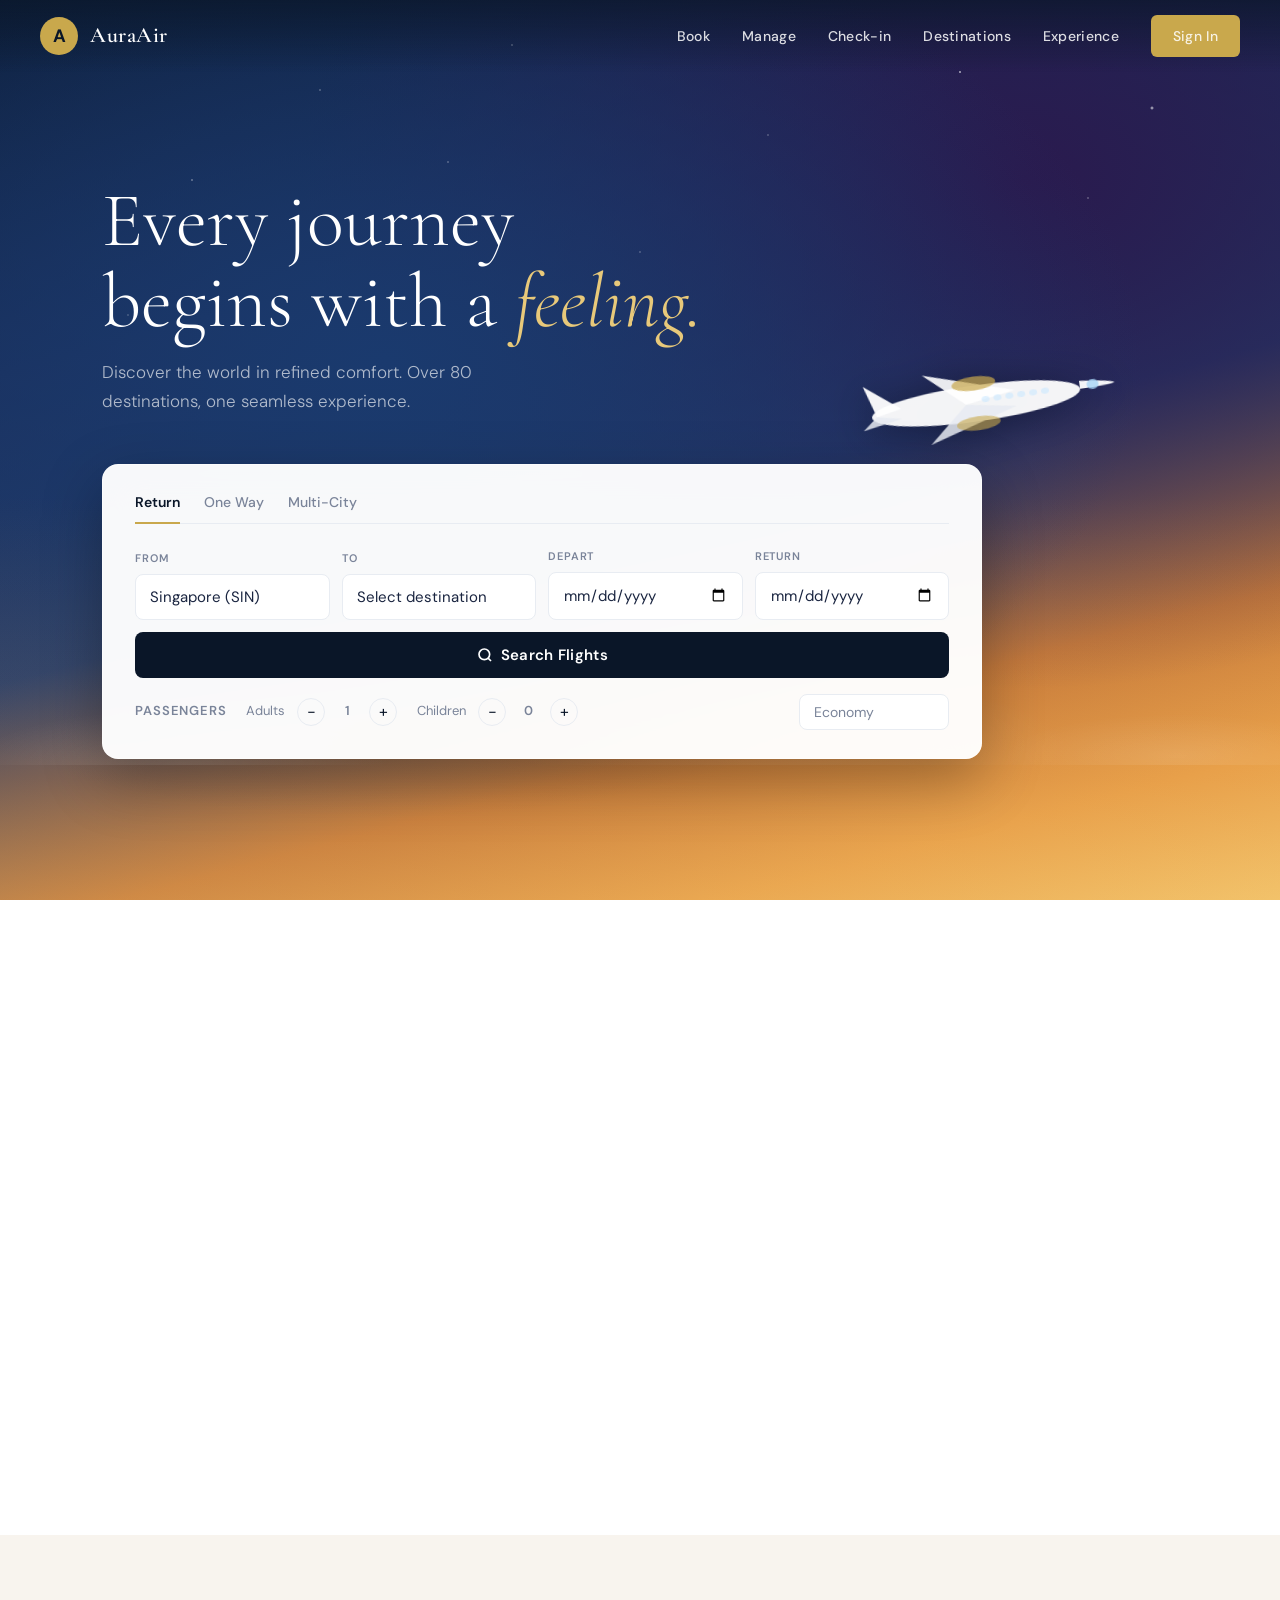
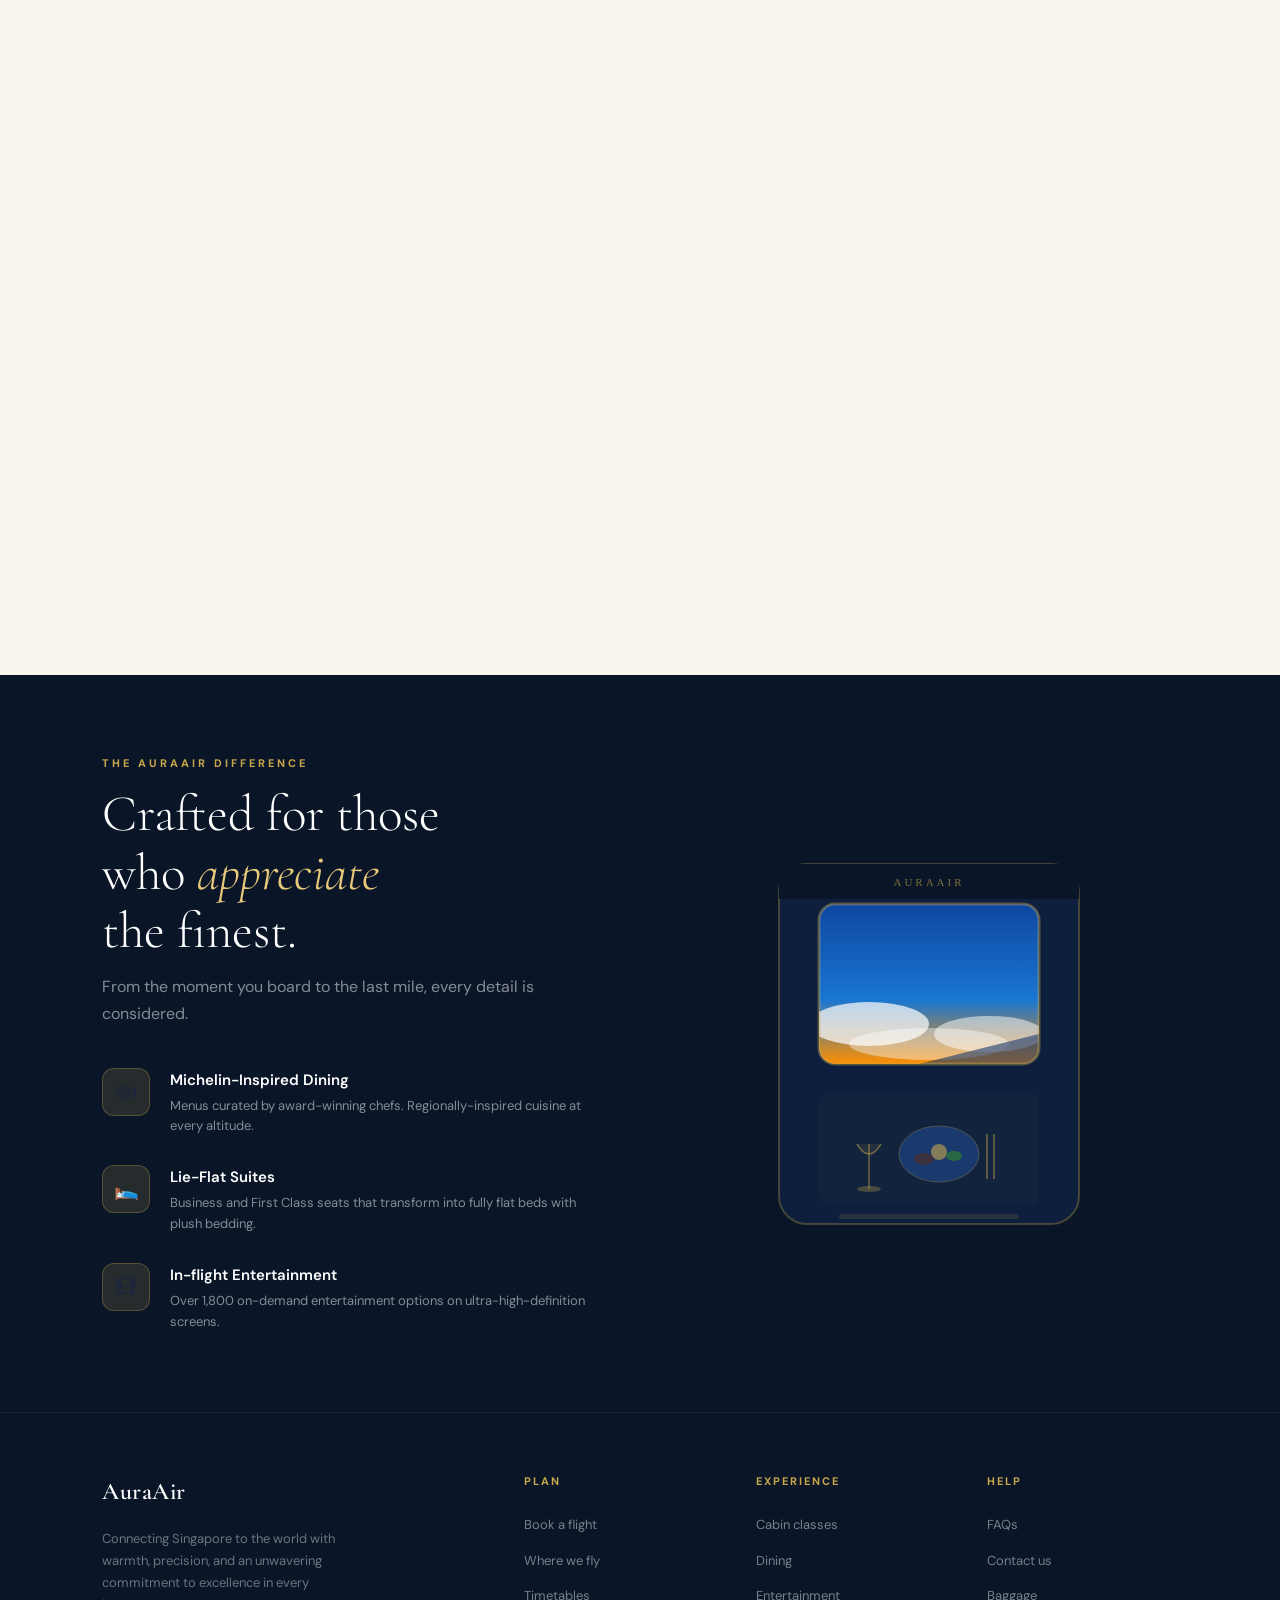
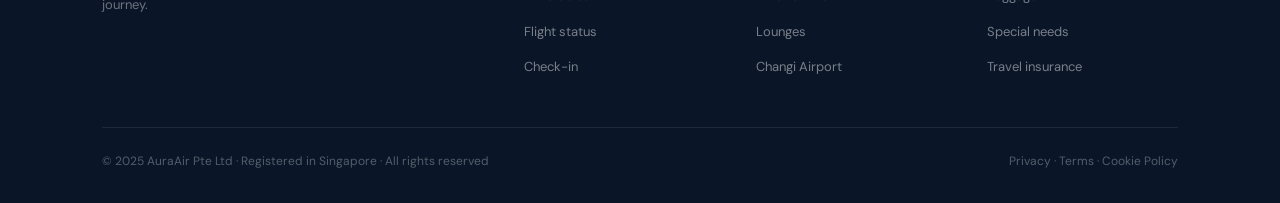
==== index.html @ 7cb57e39 "Uploaded files" ====
<!DOCTYPE html>
<html lang="en">
<head>
<meta charset="UTF-8">
<meta name="viewport" content="width=device-width, initial-scale=1.0">
<title>AuraAir — Fly Further, Feel More</title>
<meta charset="utf-8"/>
<meta content="width=device-width, initial-scale=1.0" name="viewport"/>
<link href="//cdn.dynamicyield.com" rel="preconnect"/>
<link href="//st.dynamicyield.com" rel="preconnect"/>
<link href="//rcom.dynamicyield.com" rel="preconnect"/>
<script src="https://cdn.dynamicyield.com/api/8794849/api_dynamic.js" type="text/javascript"></script>
<script src="https://cdn.dynamicyield.com/api/8794849/api_static.js" type="text/javascript"></script>
<link href="https://fonts.googleapis.com" rel="preconnect"/>
<link href="https://fonts.googleapis.com/css2?family=Cormorant+Garamond:ital,wght@0,300;0,400;0,600;1,300;1,400&amp;family=DM+Sans:wght@300;400;500;600&amp;display=swap" rel="stylesheet"/>
<link rel="stylesheet" href="./styles.css">
</head>
<body data-page="home">
<nav class="transparent" id="mainNav">
<a class="nav-logo" href="./">
<div class="nav-logo-icon">A</div>
<span class="nav-logo-text">AuraAir</span>
</a>
<div class="nav-links">
<a href="#">Book</a>
<a href="#">Manage</a>
<a href="#">Check-in</a>
<a href="#">Destinations</a>
<a href="#">Experience</a>
<a class="nav-cta" href="./">Sign In</a>
</div>
</nav>
<div class="page" id="page-home">
<div class="hero">
<div class="hero-bg">
<div class="hero-bg-gradient"></div>
<div class="hero-stars"></div>
<div class="hero-horizon"></div>
<div class="hero-clouds"></div>
</div>
<svg class="hero-plane" viewbox="0 0 280 120" xmlns="http://www.w3.org/2000/svg">
<ellipse cx="130" cy="60" fill="white" opacity="0.95" rx="105" ry="18"></ellipse>
<path d="M235 60 Q265 60 270 58 Q265 55 235 52 Z" fill="white" opacity="0.95"></path>
<ellipse cx="248" cy="57" fill="#a8d4f5" opacity="0.8" rx="6" ry="5"></ellipse>
<path d="M120 60 L80 25 L170 52 Z" fill="white" opacity="0.9"></path>
<path d="M120 60 L80 95 L170 68 Z" fill="#e8ecf2" opacity="0.85"></path>
<path d="M30 60 L20 28 L55 55 Z" fill="white" opacity="0.95"></path>
<path d="M30 60 L15 72 L55 65 Z" fill="#e8ecf2" opacity="0.85"></path>
<ellipse cx="130" cy="40" fill="#c9a84c" opacity="0.7" rx="22" ry="7"></ellipse>
<ellipse cx="130" cy="80" fill="#c9a84c" opacity="0.6" rx="22" ry="7"></ellipse>
<ellipse cx="200" cy="57" fill="#c9e8ff" opacity="0.6" rx="4" ry="3"></ellipse>
<ellipse cx="188" cy="57" fill="#c9e8ff" opacity="0.6" rx="4" ry="3"></ellipse>
<ellipse cx="176" cy="57" fill="#c9e8ff" opacity="0.6" rx="4" ry="3"></ellipse>
<ellipse cx="164" cy="57" fill="#c9e8ff" opacity="0.6" rx="4" ry="3"></ellipse>
<ellipse cx="152" cy="57" fill="#c9e8ff" opacity="0.6" rx="4" ry="3"></ellipse>
<ellipse cx="140" cy="57" fill="#c9e8ff" opacity="0.6" rx="4" ry="3"></ellipse>
</svg>
<div class="hero-content">
<div class="hero-tag">✦ Award-Winning Service</div>
<h1 class="hero-title">Every journey<br/>begins with a <em>feeling.</em></h1>
<p class="hero-subtitle">Discover the world in refined comfort. Over 80 destinations, one seamless experience.</p>
<div class="search-box">
<div class="search-tabs">
<button class="search-tab active" onclick="setTripType('return',this)">Return</button>
<button class="search-tab" onclick="setTripType('oneway',this)">One Way</button>
<button class="search-tab" onclick="setTripType('multi',this)">Multi-City</button>
</div>
<div class="search-fields" id="searchFields">
<div class="field-group"><label>From</label><input id="searchFrom" placeholder="Singapore (SIN)" type="text" value="Singapore (SIN)"/></div>
<div class="field-group">
<label>To</label>
<select id="searchTo">
<option value="">Select destination</option>
<optgroup label="East Asia">
<option value="Tokyo">Tokyo (NRT), Japan</option>
<option value="Seoul">Seoul (ICN), South Korea</option>
<option value="Shanghai">Shanghai (PVG), China</option>
<option value="Beijing">Beijing (PEK), China</option>
<option value="Hong Kong">Hong Kong (HKG)</option>
<option value="Osaka">Osaka (KIX), Japan</option>
</optgroup>
<optgroup label="Southeast Asia">
<option value="Bangkok">Bangkok (BKK), Thailand</option>
<option value="Kuala Lumpur">Kuala Lumpur (KUL), Malaysia</option>
<option value="Jakarta">Jakarta (CGK), Indonesia</option>
<option value="Bali">Bali (DPS), Indonesia</option>
<option value="Manila">Manila (MNL), Philippines</option>
<option value="Ho Chi Minh City">Ho Chi Minh City (SGN), Vietnam</option>
</optgroup>
<optgroup label="South Asia">
<option value="Mumbai">Mumbai (BOM), India</option>
<option value="Delhi">Delhi (DEL), India</option>
<option value="Colombo">Colombo (CMB), Sri Lanka</option>
</optgroup>
<optgroup label="Australia &amp; Pacific">
<option value="Sydney">Sydney (SYD), Australia</option>
<option value="Melbourne">Melbourne (MEL), Australia</option>
<option value="Auckland">Auckland (AKL), New Zealand</option>
</optgroup>
<optgroup label="Europe">
<option value="London">London (LHR), UK</option>
<option value="Paris">Paris (CDG), France</option>
<option value="Amsterdam">Amsterdam (AMS), Netherlands</option>
<option value="Frankfurt">Frankfurt (FRA), Germany</option>
<option value="Zurich">Zurich (ZRH), Switzerland</option>
<option value="Rome">Rome (FCO), Italy</option>
<option value="Barcelona">Barcelona (BCN), Spain</option>
</optgroup>
<optgroup label="Americas">
<option value="Los Angeles">Los Angeles (LAX), USA</option>
<option value="New York">New York (JFK), USA</option>
<option value="San Francisco">San Francisco (SFO), USA</option>
<option value="Houston">Houston (IAH), USA</option>
</optgroup>
<optgroup label="Middle East &amp; Africa">
<option value="Dubai">Dubai (DXB), UAE</option>
<option value="Johannesburg">Johannesburg (JNB), South Africa</option>
<option value="Nairobi">Nairobi (NBO), Kenya</option>
</optgroup>
</select>
</div>
<div class="field-group"><label>Depart</label><input id="searchDepart" type="date"/></div>
<div class="field-group" id="returnField"><label>Return</label><input id="searchReturn" type="date"/></div>
<button class="search-btn" onclick="doSearch()">
<svg fill="none" height="16" stroke="currentColor" stroke-width="2.5" viewbox="0 0 24 24" width="16"><circle cx="11" cy="11" r="8"></circle><path d="m21 21-4.35-4.35"></path></svg>
            Search Flights
          </button>
</div>
<div class="pax-row">
<div class="pax-group">
<span class="pax-label">Passengers</span>
<div class="pax-control">
<span>Adults</span>
<button class="pax-btn" onclick="changePax('adults',-1)">−</button>
<span class="pax-count" id="adultCount">1</span>
<button class="pax-btn" onclick="changePax('adults',1)">+</button>
</div>
<div class="pax-control">
<span>Children</span>
<button class="pax-btn" onclick="changePax('children',-1)">−</button>
<span class="pax-count" id="childCount">0</span>
<button class="pax-btn" onclick="changePax('children',1)">+</button>
</div>
</div>
<select class="cabin-select" id="cabinClass">
<option>Economy</option><option>Premium Economy</option><option>Business</option><option>First Class</option>
</select>
</div>
</div>
</div>
</div>
<!-- DESTINATIONS -->
<section class="section">
<div class="section-header fade-up">
<div class="section-eyebrow">Popular Routes</div>
<h2 class="section-title">Where will you<br/>fly <em>next?</em></h2>
<p class="section-subtitle">Hand-picked destinations with award-winning in-flight service.</p>
</div>
<div class="destinations-grid fade-up">
<!-- Tokyo -->
<div class="dest-card" onclick="quickSearch('Tokyo')">
<div class="dest-card-img"><div class="dest-card-img-inner">
<svg class="dest-bg" viewbox="0 0 400 300" xmlns="http://www.w3.org/2000/svg">
<defs>
<lineargradient id="sky-tokyo" x1="0" x2="0" y1="0" y2="1"><stop offset="0%" stop-color="#1a1035"></stop><stop offset="40%" stop-color="#2d1b69"></stop><stop offset="70%" stop-color="#c2185b"></stop><stop offset="100%" stop-color="#ff8f00"></stop></lineargradient>
<lineargradient id="mtfuji" x1="0" x2="0" y1="0" y2="1"><stop offset="0%" stop-color="#fff"></stop><stop offset="30%" stop-color="#d4e5f7"></stop><stop offset="100%" stop-color="#6b7fa8"></stop></lineargradient>
</defs>
<rect fill="url(#sky-tokyo)" height="300" width="400"></rect>
<circle cx="50" cy="30" fill="white" opacity="0.8" r="1.5"></circle><circle cx="120" cy="15" fill="white" opacity="0.7" r="1"></circle><circle cx="200" cy="25" fill="white" opacity="0.9" r="1.5"></circle><circle cx="280" cy="10" fill="white" opacity="0.6" r="1"></circle><circle cx="350" cy="35" fill="white" opacity="0.8" r="1.5"></circle>
<circle cx="320" cy="45" fill="#fffde7" opacity="0.9" r="18"></circle><circle cx="328" cy="40" fill="#c2185b" opacity="0.4" r="15"></circle>
<polygon fill="url(#mtfuji)" points="130,200 200,100 270,200"></polygon><polygon fill="white" opacity="0.95" points="185,115 200,100 215,115"></polygon>
<rect fill="#1a1035" height="60" opacity="0.8" width="8" x="50" y="190"></rect><polygon fill="#1a1035" opacity="0.8" points="40,190 70,190 55,178"></polygon><rect fill="#1a1035" height="5" opacity="0.7" width="14" x="47" y="178"></rect><polygon fill="#1a1035" opacity="0.7" points="43,178 67,178 55,168"></polygon>
<line stroke="#5d4037" stroke-width="3" x1="320" x2="320" y1="260" y2="220"></line><ellipse cx="320" cy="210" fill="#f48fb1" opacity="0.85" rx="28" ry="18"></ellipse><ellipse cx="308" cy="218" fill="#f06292" opacity="0.7" rx="20" ry="14"></ellipse>
<line stroke="#5d4037" stroke-width="2" x1="350" x2="350" y1="260" y2="228"></line><ellipse cx="350" cy="220" fill="#f48fb1" opacity="0.8" rx="20" ry="13"></ellipse>
<rect fill="#1a1035" height="70" opacity="0.85" width="400" x="0" y="230"></rect>
<rect fill="#2d1b69" height="60" opacity="0.9" width="4" x="80" y="200"></rect><rect fill="#2d1b69" height="50" opacity="0.9" width="6" x="95" y="210"></rect>
<circle cx="82" cy="200" fill="#ff8f00" opacity="0.9" r="2"></circle><circle cx="98" cy="210" fill="#ff8f00" opacity="0.8" r="2"></circle>
<rect fill="#e53935" height="35" opacity="0.9" width="4" x="160" y="235"></rect><rect fill="#e53935" height="35" opacity="0.9" width="4" x="196" y="235"></rect><rect fill="#e53935" height="7" opacity="0.9" width="48" x="156" y="238"></rect><rect fill="#e53935" height="5" opacity="0.8" width="36" x="162" y="246"></rect>
<rect fill="#0d0a1f" height="45" opacity="0.9" width="400" x="0" y="255"></rect>
</svg>
</div><div class="dest-card-overlay"></div></div>
<div class="dest-card-body"><div class="dest-country">Japan</div><div class="dest-city">Tokyo</div><div class="dest-price">From SGD 698 return</div></div>
<div class="dest-badge">Popular</div>
</div>
<!-- London -->
<div class="dest-card" onclick="quickSearch('London')">
<div class="dest-card-img"><div class="dest-card-img-inner">
<svg class="dest-bg" viewbox="0 0 400 300" xmlns="http://www.w3.org/2000/svg">
<defs><lineargradient id="sky-lon" x1="0" x2="0" y1="0" y2="1"><stop offset="0%" stop-color="#37474f"></stop><stop offset="50%" stop-color="#78909c"></stop><stop offset="100%" stop-color="#b0bec5"></stop></lineargradient></defs>
<rect fill="url(#sky-lon)" height="300" width="400"></rect>
<ellipse cx="100" cy="60" fill="white" opacity="0.2" rx="120" ry="45"></ellipse><ellipse cx="280" cy="80" fill="white" opacity="0.15" rx="150" ry="50"></ellipse><ellipse cx="200" cy="40" fill="white" opacity="0.18" rx="180" ry="40"></ellipse>
<path d="M0 240 Q100 230 200 245 Q300 260 400 240 L400 300 L0 300Z" fill="#546e7a" opacity="0.8"></path>
<rect fill="#455a64" height="75" width="12" x="155" y="180"></rect><rect fill="#455a64" height="75" width="12" x="233" y="180"></rect>
<rect fill="#546e7a" height="10" width="16" x="153" y="175"></rect><rect fill="#546e7a" height="10" width="16" x="231" y="175"></rect>
<rect fill="#546e7a" height="20" width="8" x="157" y="160"></rect><rect fill="#546e7a" height="20" width="8" x="235" y="160"></rect>
<polygon fill="#78909c" points="157,160 165,145 173,160"></polygon><polygon fill="#78909c" points="235,160 243,145 251,160"></polygon>
<rect fill="#90a4ae" height="6" width="66" x="167" y="215"></rect>
<path d="M167 215 Q200 185 233 215" fill="none" stroke="#cfd8dc" stroke-width="2"></path>
<rect fill="#455a64" height="100" width="30" x="290" y="155"></rect><rect fill="#546e7a" height="15" width="36" x="287" y="150"></rect>
<polygon fill="#78909c" points="290,150 305,130 320,150"></polygon>
<circle cx="305" cy="160" fill="#eceff1" opacity="0.9" r="10"></circle>
<line stroke="#37474f" stroke-width="1.5" x1="305" x2="305" y1="155" y2="162"></line><line stroke="#37474f" stroke-width="1.5" x1="305" x2="310" y1="160" y2="160"></line>
<rect fill="#607d8b" height="65" width="50" x="80" y="190"></rect><ellipse cx="105" cy="190" fill="#78909c" rx="30" ry="20"></ellipse>
<rect fill="#546e7a" height="25" width="10" x="100" y="170"></rect>
<rect fill="#37474f" height="70" width="80" x="0" y="230"></rect><rect fill="#37474f" height="75" width="60" x="340" y="225"></rect>
<rect fill="rgba(176,190,197,0.2)" height="100" width="400" x="0" y="200"></rect>
<rect fill="#263238" height="30" width="400" x="0" y="270"></rect>
</svg>
</div><div class="dest-card-overlay"></div></div>
<div class="dest-card-body"><div class="dest-country">United Kingdom</div><div class="dest-city">London</div><div class="dest-price">From SGD 1,188 return</div></div>
</div>
<!-- Sydney -->
<div class="dest-card" onclick="quickSearch('Sydney')">
<div class="dest-card-img"><div class="dest-card-img-inner">
<svg class="dest-bg" viewbox="0 0 400 300" xmlns="http://www.w3.org/2000/svg">
<defs>
<lineargradient id="sky-syd" x1="0" x2="0" y1="0" y2="1"><stop offset="0%" stop-color="#0d47a1"></stop><stop offset="60%" stop-color="#1976d2"></stop><stop offset="100%" stop-color="#64b5f6"></stop></lineargradient>
<lineargradient id="water-syd" x1="0" x2="0" y1="0" y2="1"><stop offset="0%" stop-color="#1565c0"></stop><stop offset="100%" stop-color="#0d47a1"></stop></lineargradient>
</defs>
<rect fill="url(#sky-syd)" height="300" width="400"></rect>
<circle cx="320" cy="70" fill="#fff9c4" opacity="0.9" r="40"></circle><circle cx="320" cy="70" fill="#fff176" opacity="0.8" r="32"></circle>
<line opacity="0.6" stroke="#fff176" stroke-width="3" x1="320" x2="320" y1="22" y2="10"></line><line opacity="0.6" stroke="#fff176" stroke-width="3" x1="354" x2="362" y1="36" y2="28"></line><line opacity="0.6" stroke="#fff176" stroke-width="3" x1="368" x2="380" y1="70" y2="70"></line>
<path d="M60 220 Q200 100 340 220" fill="none" stroke="#1a237e" stroke-width="8"></path>
<rect fill="#283593" height="10" width="290" x="55" y="215"></rect>
<rect fill="#1a237e" height="55" width="20" x="60" y="215"></rect><rect fill="#1a237e" height="55" width="20" x="320" y="215"></rect>
<line stroke="#3949ab" stroke-width="1.5" x1="100" x2="100" y1="155" y2="215"></line><line stroke="#3949ab" stroke-width="1.5" x1="130" x2="130" y1="130" y2="215"></line><line stroke="#3949ab" stroke-width="1.5" x1="160" x2="160" y1="115" y2="215"></line><line stroke="#3949ab" stroke-width="1.5" x1="200" x2="200" y1="108" y2="215"></line><line stroke="#3949ab" stroke-width="1.5" x1="240" x2="240" y1="115" y2="215"></line><line stroke="#3949ab" stroke-width="1.5" x1="270" x2="270" y1="130" y2="215"></line><line stroke="#3949ab" stroke-width="1.5" x1="300" x2="300" y1="155" y2="215"></line>
<path d="M200 225 Q215 185 240 190 Q220 200 220 225Z" fill="white" opacity="0.95"></path>
<path d="M215 225 Q235 175 260 182 Q240 195 240 225Z" fill="#e3f2fd" opacity="0.9"></path>
<path d="M240 225 Q250 200 265 205 Q255 212 255 225Z" fill="white" opacity="0.85"></path>
<path d="M0 240 Q100 235 200 242 Q300 250 400 238 L400 300 L0 300Z" fill="url(#water-syd)"></path>
<line stroke="rgba(255,255,255,0.2)" stroke-width="1.5" x1="20" x2="80" y1="255" y2="255"></line><line stroke="rgba(255,255,255,0.15)" stroke-width="1.5" x1="120" x2="200" y1="262" y2="262"></line><line stroke="rgba(255,255,255,0.2)" stroke-width="1.5" x1="280" x2="360" y1="258" y2="258"></line>
<rect fill="#0d47a1" height="35" opacity="0.5" width="400" x="0" y="265"></rect>
</svg>
</div><div class="dest-card-overlay"></div></div>
<div class="dest-card-body"><div class="dest-country">Australia</div><div class="dest-city">Sydney</div><div class="dest-price">From SGD 888 return</div></div>
<div class="dest-badge">Best Value</div>
</div>
<!-- Paris -->
<div class="dest-card" onclick="quickSearch('Paris')">
<div class="dest-card-img"><div class="dest-card-img-inner">
<svg class="dest-bg" viewbox="0 0 400 300" xmlns="http://www.w3.org/2000/svg">
<defs><lineargradient id="sky-par" x1="0" x2="0" y1="0" y2="1"><stop offset="0%" stop-color="#e3f2fd"></stop><stop offset="40%" stop-color="#f3e5f5"></stop><stop offset="70%" stop-color="#fce4ec"></stop><stop offset="100%" stop-color="#ff8a65"></stop></lineargradient></defs>
<rect fill="url(#sky-par)" height="300" width="400"></rect>
<ellipse cx="80" cy="80" fill="white" opacity="0.6" rx="90" ry="35"></ellipse><ellipse cx="300" cy="60" fill="white" opacity="0.5" rx="110" ry="30"></ellipse><ellipse cx="200" cy="100" fill="white" opacity="0.4" rx="130" ry="28"></ellipse>
<circle cx="60" cy="130" fill="#ffccbc" opacity="0.6" r="45"></circle>
<line stroke="#37474f" stroke-width="5" x1="165" x2="195" y1="270" y2="155"></line><line stroke="#37474f" stroke-width="5" x1="235" x2="205" y1="270" y2="155"></line>
<line stroke="#37474f" stroke-width="3" x1="173" x2="227" y1="235" y2="235"></line><line stroke="#37474f" stroke-width="2.5" x1="183" x2="217" y1="195" y2="195"></line>
<rect fill="#546e7a" height="35" width="6" x="197" y="125"></rect><polygon fill="#78909c" points="195,125 200,108 205,125"></polygon>
<rect fill="#455a64" height="8" width="20" x="190" y="155"></rect><rect fill="#546e7a" height="10" width="16" x="192" y="148"></rect>
<line opacity="0.6" stroke="#546e7a" stroke-width="1" x1="170" x2="190" y1="270" y2="195"></line><line opacity="0.6" stroke="#546e7a" stroke-width="1" x1="230" x2="210" y1="270" y2="195"></line>
<rect fill="#78909c" height="60" opacity="0.5" width="140" x="0" y="240"></rect><rect fill="#607d8b" height="80" opacity="0.6" width="30" x="20" y="220"></rect><rect fill="#546e7a" height="70" opacity="0.5" width="50" x="60" y="230"></rect>
<rect fill="#78909c" height="65" opacity="0.5" width="130" x="270" y="235"></rect><rect fill="#607d8b" height="85" opacity="0.6" width="35" x="290" y="215"></rect><rect fill="#546e7a" height="75" opacity="0.5" width="45" x="340" y="225"></rect>
<rect fill="#4e342e" height="35" opacity="0.4" width="400" x="0" y="265"></rect>
<line stroke="#37474f" stroke-width="2" x1="120" x2="120" y1="240" y2="270"></line><circle cx="120" cy="238" fill="#fff9c4" opacity="0.9" r="3"></circle>
<line stroke="#37474f" stroke-width="2" x1="280" x2="280" y1="240" y2="270"></line><circle cx="280" cy="238" fill="#fff9c4" opacity="0.9" r="3"></circle>
</svg>
</div><div class="dest-card-overlay"></div></div>
<div class="dest-card-body"><div class="dest-country">France</div><div class="dest-city">Paris</div><div class="dest-price">From SGD 1,298 return</div></div>
</div>
</div>
</section>
<!-- PROMOS -->
<section class="section" style="background:var(--cream);padding-top:60px;padding-bottom:80px">
<div class="section-header fade-up">
<div class="section-eyebrow">Offers &amp; Promotions</div>
<h2 class="section-title">Exceptional deals,<br/><em>extraordinary</em> journeys</h2>
</div>
<div class="promos-grid fade-up">
<div class="promo-card">
<div class="promo-img"><div class="promo-img-inner">
<svg style="width:100%;height:180px" viewbox="0 0 400 200" xmlns="http://www.w3.org/2000/svg">
<defs><lineargradient id="pg1" x1="0" x2="1" y1="0" y2="1"><stop offset="0%" stop-color="#1565c0"></stop><stop offset="100%" stop-color="#0097a7"></stop></lineargradient></defs>
<rect fill="url(#pg1)" height="200" width="400"></rect>
<path d="M50 120 Q150 60 320 80" fill="none" stroke="rgba(255,255,255,0.3)" stroke-dasharray="8,6" stroke-width="2"></path>
<g transform="translate(310,70) rotate(-15)"><ellipse cx="0" cy="0" fill="white" opacity="0.9" rx="20" ry="5"></ellipse><polygon fill="white" opacity="0.8" points="0,-5 -8,-12 8,-8"></polygon><polygon fill="white" opacity="0.9" points="-12,0 -20,-3 -18,3"></polygon></g>
<circle cx="70" cy="120" fill="rgba(255,255,255,0.1)" r="45" stroke="rgba(255,255,255,0.3)" stroke-width="2"></circle>
<text fill="white" font-family="Georgia,serif" font-size="22" font-weight="bold" text-anchor="middle" x="70" y="112">25%</text>
<text fill="rgba(255,255,255,0.8)" font-family="sans-serif" font-size="11" text-anchor="middle" x="70" y="132">OFF</text>
</svg>
</div></div>
<div class="promo-body"><div class="promo-tag">Flash Sale</div><h3 class="promo-title">25% Off Business Class to Europe</h3><p class="promo-desc">Upgrade your journey with our limited-time Business Class promotion. Valid for travel between July–September 2025.</p><div class="promo-cta">Explore offer <svg fill="none" height="14" stroke="currentColor" stroke-width="2.5" viewbox="0 0 24 24" width="14"><path d="M5 12h14M12 5l7 7-7 7"></path></svg></div></div>
</div>
<div class="promo-card">
<div class="promo-img"><div class="promo-img-inner">
<svg style="width:100%;height:180px" viewbox="0 0 400 200" xmlns="http://www.w3.org/2000/svg">
<defs><lineargradient id="pg2" x1="0" x2="1" y1="0" y2="1"><stop offset="0%" stop-color="#e65100"></stop><stop offset="100%" stop-color="#f9a825"></stop></lineargradient></defs>
<rect fill="url(#pg2)" height="200" width="400"></rect>
<circle cx="350" cy="40" fill="rgba(255,255,255,0.08)" r="60"></circle><circle cx="350" cy="40" fill="rgba(255,255,255,0.1)" r="40"></circle>
<circle cx="80" cy="100" fill="rgba(255,255,255,0.08)" r="50" stroke="rgba(255,255,255,0.2)" stroke-width="1"></circle>
<line stroke="rgba(255,255,255,0.3)" stroke-width="1" x1="80" x2="80" y1="55" y2="145"></line><line stroke="rgba(255,255,255,0.3)" stroke-width="1" x1="35" x2="125" y1="100" y2="100"></line>
<polygon fill="white" opacity="0.8" points="80,58 76,72 84,72"></polygon>
<text fill="rgba(255,255,255,0.9)" font-family="sans-serif" font-size="10" text-anchor="middle" x="80" y="52">N</text>
<path d="M140 80 Q200 60 280 90 Q340 110 380 80" fill="none" stroke="rgba(255,255,255,0.25)" stroke-dasharray="5,4" stroke-width="1.5"></path>
<circle cx="140" cy="80" fill="white" opacity="0.7" r="4"></circle><circle cx="280" cy="90" fill="white" opacity="0.7" r="4"></circle><circle cx="380" cy="80" fill="white" opacity="0.7" r="4"></circle>
<rect fill="rgba(255,255,255,0.15)" height="38" rx="4" stroke="rgba(255,255,255,0.4)" stroke-width="1.5" width="50" x="310" y="130"></rect>
<rect fill="none" height="10" rx="3" stroke="rgba(255,255,255,0.4)" stroke-width="1.5" width="22" x="324" y="124"></rect>
</svg>
</div></div>
<div class="promo-body"><div class="promo-tag">AuraPoints Miles</div><h3 class="promo-title">Earn Double Miles on All Asia Routes</h3><p class="promo-desc">Fly anywhere in Asia and earn 2× AuraPoints. Redeem for flights, upgrades, and exclusive experiences.</p><div class="promo-cta">Learn more <svg fill="none" height="14" stroke="currentColor" stroke-width="2.5" viewbox="0 0 24 24" width="14"><path d="M5 12h14M12 5l7 7-7 7"></path></svg></div></div>
</div>
<div class="promo-card">
<div class="promo-img"><div class="promo-img-inner">
<svg style="width:100%;height:180px" viewbox="0 0 400 200" xmlns="http://www.w3.org/2000/svg">
<defs><lineargradient id="pg3" x1="0" x2="1" y1="0" y2="1"><stop offset="0%" stop-color="#1b5e20"></stop><stop offset="100%" stop-color="#00695c"></stop></lineargradient></defs>
<rect fill="url(#pg3)" height="200" width="400"></rect>
<ellipse cx="320" cy="60" fill="rgba(255,255,255,0.06)" rx="60" ry="20" transform="rotate(-30 320 60)"></ellipse>
<rect fill="rgba(255,255,255,0.12)" height="65" rx="8" stroke="rgba(255,255,255,0.25)" stroke-width="1.5" width="100" x="60" y="65"></rect>
<circle cx="110" cy="62" fill="rgba(255,255,255,0.3)" r="6"></circle><line stroke="rgba(255,255,255,0.3)" stroke-width="2" x1="110" x2="110" y1="56" y2="48"></line>
<text fill="white" font-family="Georgia,serif" font-size="18" font-weight="bold" text-anchor="middle" x="110" y="92">ECO</text>
<text fill="rgba(255,255,255,0.8)" font-family="sans-serif" font-size="9" text-anchor="middle" x="110" y="110">TRAVELLER</text>
<path d="M180 100 Q250 60 360 90 Q380 95 390 100" fill="none" stroke="rgba(255,255,255,0.2)" stroke-dasharray="4,5" stroke-width="1.5"></path>
<circle cx="320" cy="120" fill="rgba(255,255,255,0.08)" r="35" stroke="rgba(255,255,255,0.2)" stroke-width="1"></circle>
<text fill="rgba(255,255,255,0.8)" font-family="sans-serif" font-size="9" text-anchor="middle" x="320" y="115">CARBON</text>
<text fill="rgba(255,255,255,0.8)" font-family="sans-serif" font-size="9" text-anchor="middle" x="320" y="128">NEUTRAL</text>
<text fill="rgba(255,255,255,0.8)" font-family="sans-serif" font-size="9" text-anchor="middle" x="320" y="141">FLIGHTS</text>
</svg>
</div></div>
<div class="promo-body"><div class="promo-tag">Sustainability</div><h3 class="promo-title">Fly Carbon Neutral — At No Extra Cost</h3><p class="promo-desc">AuraAir offsets 100% of carbon emissions on all Economy tickets booked in June 2025. Your journey, greener.</p><div class="promo-cta">Discover more <svg fill="none" height="14" stroke="currentColor" stroke-width="2.5" viewbox="0 0 24 24" width="14"><path d="M5 12h14M12 5l7 7-7 7"></path></svg></div></div>
</div>
</div>
</section>
<!-- EXPERIENCE STRIP -->
<div class="experience-strip">
<div class="experience-text">
<div class="section-eyebrow" style="color:var(--gold)">The AuraAir Difference</div>
<h2 class="section-title" style="color:var(--white)">Crafted for those<br/>who <em>appreciate</em><br/>the finest.</h2>
<p class="section-subtitle" style="color:rgba(255,255,255,0.5)">From the moment you board to the last mile, every detail is considered.</p>
<div class="experience-features">
<div class="exp-feature"><div class="exp-icon">🍽</div><div class="exp-feature-text"><h4>Michelin-Inspired Dining</h4><p>Menus curated by award-winning chefs. Regionally-inspired cuisine at every altitude.</p></div></div>
<div class="exp-feature"><div class="exp-icon">🛌</div><div class="exp-feature-text"><h4>Lie-Flat Suites</h4><p>Business and First Class seats that transform into fully flat beds with plush bedding.</p></div></div>
<div class="exp-feature"><div class="exp-icon">🎞</div><div class="exp-feature-text"><h4>In-flight Entertainment</h4><p>Over 1,800 on-demand entertainment options on ultra-high-definition screens.</p></div></div>
</div>
</div>
<div class="experience-visual">
<svg style="width:380px;max-width:100%" viewbox="0 0 380 420" xmlns="http://www.w3.org/2000/svg">
<rect fill="#0d1f3c" height="360" rx="28" stroke="rgba(201,168,76,0.3)" stroke-width="2" width="300" x="40" y="30"></rect>
<rect fill="#1565c0" height="160" rx="16" width="220" x="80" y="70"></rect>
<defs>
<clippath id="winclip"><rect height="160" rx="16" width="220" x="80" y="70"></rect></clippath>
<lineargradient id="skywin" x1="0" x2="0" y1="0" y2="1"><stop offset="0%" stop-color="#0d47a1"></stop><stop offset="60%" stop-color="#1976d2"></stop><stop offset="100%" stop-color="#ff8f00"></stop></lineargradient>
</defs>
<rect clip-path="url(#winclip)" fill="url(#skywin)" height="160" rx="16" width="220" x="80" y="70"></rect>
<ellipse clip-path="url(#winclip)" cx="130" cy="190" fill="white" opacity="0.7" rx="60" ry="22"></ellipse>
<ellipse clip-path="url(#winclip)" cx="250" cy="200" fill="white" opacity="0.5" rx="55" ry="18"></ellipse>
<ellipse clip-path="url(#winclip)" cx="190" cy="210" fill="white" opacity="0.4" rx="80" ry="16"></ellipse>
<path clip-path="url(#winclip)" d="M180 230 L300 200 L300 230Z" fill="#1a3a6e" opacity="0.6"></path>
<rect fill="none" height="160" rx="16" stroke="rgba(201,168,76,0.4)" stroke-width="3" width="220" x="80" y="70"></rect>
<rect fill="#12233d" height="110" rx="8" width="220" x="80" y="260"></rect>
<line stroke="rgba(201,168,76,0.5)" stroke-width="1.5" x1="130" x2="130" y1="355" y2="310"></line>
<path d="M118 310 Q130 330 142 310" fill="rgba(201,168,76,0.1)" stroke="rgba(201,168,76,0.5)" stroke-width="1.5"></path>
<ellipse cx="130" cy="355" fill="rgba(201,168,76,0.3)" rx="12" ry="3"></ellipse>
<ellipse cx="200" cy="320" fill="#1a3a6e" rx="40" ry="28" stroke="rgba(201,168,76,0.3)" stroke-width="1"></ellipse>
<circle cx="200" cy="318" fill="#c9a84c" opacity="0.6" r="8"></circle>
<ellipse cx="185" cy="325" fill="#4a2c2a" opacity="0.7" rx="10" ry="6"></ellipse>
<ellipse cx="215" cy="322" fill="#2e7d32" opacity="0.7" rx="8" ry="5"></ellipse>
<line stroke="rgba(201,168,76,0.4)" stroke-width="2" x1="248" x2="248" y1="300" y2="345"></line>
<line stroke="rgba(201,168,76,0.4)" stroke-width="2" x1="255" x2="255" y1="300" y2="345"></line>
<rect fill="rgba(201,168,76,0.15)" height="5" rx="3" width="180" x="100" y="380"></rect>
<rect fill="#0a1628" height="35" rx="28 28 0 0" width="300" x="40" y="30"></rect>
<text fill="rgba(201,168,76,0.6)" font-family="Georgia,serif" font-size="11" letter-spacing="3" text-anchor="middle" x="190" y="52">AURAAIR</text>
</svg>
</div>
</div>
<!-- FOOTER -->
<footer>
<div class="footer-grid">
<div class="footer-brand">
<span class="nav-logo-text" style="color:var(--white)">AuraAir</span>
<p>Connecting Singapore to the world with warmth, precision, and an unwavering commitment to excellence in every journey.</p>
</div>
<div class="footer-col"><h5>Plan</h5><ul><li><a href="#">Book a flight</a></li><li><a href="#">Where we fly</a></li><li><a href="#">Timetables</a></li><li><a href="#">Flight status</a></li><li><a href="#">Check-in</a></li></ul></div>
<div class="footer-col"><h5>Experience</h5><ul><li><a href="#">Cabin classes</a></li><li><a href="#">Dining</a></li><li><a href="#">Entertainment</a></li><li><a href="#">Lounges</a></li><li><a href="#">Changi Airport</a></li></ul></div>
<div class="footer-col"><h5>Help</h5><ul><li><a href="#">FAQs</a></li><li><a href="#">Contact us</a></li><li><a href="#">Baggage</a></li><li><a href="#">Special needs</a></li><li><a href="#">Travel insurance</a></li></ul></div>
</div>
<div class="footer-bottom">
<span class="footer-copy">© 2025 AuraAir Pte Ltd · Registered in Singapore · All rights reserved</span>
<span class="footer-copy">Privacy · Terms · Cookie Policy</span>
</div>
</footer>
</div>
<script src="./app.js" defer></script>
</body>
</html>
---- styles.css ----
*,*::before,*::after{box-sizing:border-box;margin:0;padding:0}
:root{
  --navy:#0a1628;--navy-mid:#12233d;--gold:#c9a84c;--gold-light:#e8c97a;
  --cream:#f8f4ee;--white:#ffffff;--grey:#7a8499;--grey-light:#e8ecf2;
  --text:#1a2540;--shadow:0 8px 40px rgba(10,22,40,0.15);
  --shadow-sm:0 2px 12px rgba(10,22,40,0.10);--radius:12px;--radius-sm:8px;
  --font-display:'Cormorant Garamond',Georgia,serif;
  --font-body:'DM Sans',sans-serif;
  --transition:0.3s cubic-bezier(0.4,0,0.2,1);
}
html{scroll-behavior:smooth}
body{font-family:var(--font-body);color:var(--text);background:var(--white);overflow-x:hidden;line-height:1.6}
img{max-width:100%;display:block}
button{cursor:pointer;font-family:var(--font-body)}
input,select{font-family:var(--font-body)}
a{text-decoration:none;color:inherit}
.page{min-height:100vh}

/* NAV */
nav{position:fixed;top:0;left:0;right:0;z-index:1000;padding:0 40px;height:72px;display:flex;align-items:center;justify-content:space-between;transition:var(--transition)}
nav.scrolled,nav.solid{background:var(--navy);box-shadow:0 2px 20px rgba(0,0,0,0.3)}
nav.transparent{background:linear-gradient(to bottom,rgba(10,22,40,0.7),transparent)}
.nav-logo{display:flex;align-items:center;gap:12px;cursor:pointer}
.nav-logo-icon{width:38px;height:38px;background:var(--gold);border-radius:50%;display:flex;align-items:center;justify-content:center;font-size:18px;font-weight:700;color:var(--navy)}
.nav-logo-text{font-family:var(--font-display);font-size:22px;font-weight:600;color:var(--white);letter-spacing:0.5px}
.nav-links{display:flex;align-items:center;gap:32px}
.nav-links a{color:rgba(255,255,255,0.85);font-size:14px;font-weight:500;letter-spacing:0.3px;transition:var(--transition)}
.nav-links a:hover{color:var(--gold)}
.nav-cta{background:var(--gold);color:var(--navy);padding:10px 22px;border-radius:6px;font-size:13px;font-weight:600;letter-spacing:0.3px;transition:var(--transition);border:none}
.nav-cta:hover{background:var(--gold-light)}

/* HERO */
.hero{position:relative;height:100vh;min-height:680px;display:flex;align-items:center;overflow:hidden}
.hero-bg{position:absolute;inset:0;z-index:0}
.hero-bg-gradient{position:absolute;inset:0;background:radial-gradient(ellipse at 30% 40%,#1a3a6e 0%,transparent 60%),radial-gradient(ellipse at 80% 20%,#2a1a4e 0%,transparent 50%),linear-gradient(165deg,#0d1f3c 0%,#1a2e5a 30%,#253d6b 55%,#c4783a 75%,#e8a04a 88%,#f2c26a 100%)}
.hero-stars{position:absolute;inset:0;overflow:hidden}
.hero-stars::before{content:'';position:absolute;inset:0;background-image:radial-gradient(1px 1px at 15% 20%,rgba(255,255,255,0.9) 0%,transparent 100%),radial-gradient(1px 1px at 25% 10%,rgba(255,255,255,0.7) 0%,transparent 100%),radial-gradient(1px 1px at 40% 5%,rgba(255,255,255,0.8) 0%,transparent 100%),radial-gradient(1px 1px at 60% 15%,rgba(255,255,255,0.6) 0%,transparent 100%),radial-gradient(1.5px 1.5px at 75% 8%,rgba(255,255,255,0.9) 0%,transparent 100%),radial-gradient(1px 1px at 85% 22%,rgba(255,255,255,0.7) 0%,transparent 100%),radial-gradient(1px 1px at 10% 35%,rgba(255,255,255,0.5) 0%,transparent 100%),radial-gradient(1px 1px at 50% 28%,rgba(255,255,255,0.6) 0%,transparent 100%),radial-gradient(2px 2px at 90% 12%,rgba(255,255,255,0.8) 0%,transparent 100%),radial-gradient(1px 1px at 35% 18%,rgba(255,255,255,0.7) 0%,transparent 100%)}
.hero-horizon{position:absolute;bottom:0;left:0;right:0;height:45%;background:linear-gradient(to top,rgba(242,194,106,0.25) 0%,rgba(232,160,74,0.15) 30%,transparent 100%)}
.hero-clouds{position:absolute;bottom:15%;left:0;right:0;height:200px}
.hero-clouds::before{content:'';position:absolute;bottom:0;left:-10%;right:-10%;height:180px;background:radial-gradient(ellipse 300px 80px at 20% 100%,rgba(255,255,255,0.12) 0%,transparent 70%),radial-gradient(ellipse 400px 100px at 60% 90%,rgba(255,255,255,0.08) 0%,transparent 70%),radial-gradient(ellipse 250px 60px at 85% 95%,rgba(255,255,255,0.1) 0%,transparent 70%)}
.hero-plane{position:absolute;right:12%;top:38%;width:280px;height:auto;transform:rotate(-8deg);filter:drop-shadow(0 4px 20px rgba(0,0,0,0.4));animation:planefloat 6s ease-in-out infinite}
@keyframes planefloat{0%,100%{transform:rotate(-8deg) translateY(0)}50%{transform:rotate(-8deg) translateY(-12px)}}
.hero-content{position:relative;z-index:2;padding:0 8%;margin-top:40px}
.hero-tag{display:none;align-items:center;gap:8px;background:rgba(201,168,76,0.2);border:1px solid rgba(201,168,76,0.4);color:var(--gold-light);font-size:12px;font-weight:600;letter-spacing:2px;text-transform:uppercase;padding:6px 16px;border-radius:20px;margin-bottom:24px}
.hero-title{font-family:var(--font-display);font-size:clamp(48px,6vw,88px);font-weight:300;color:var(--white);line-height:1.05;margin-bottom:16px}
.hero-title em{font-style:italic;color:var(--gold-light)}
.hero-subtitle{color:rgba(255,255,255,0.65);font-size:17px;font-weight:300;max-width:440px;margin-bottom:48px;line-height:1.7}

/* SEARCH BOX */
.search-box{background:rgba(255,255,255,0.97);backdrop-filter:blur(20px);border-radius:16px;padding:28px 32px;box-shadow:0 20px 60px rgba(0,0,0,0.3);max-width:880px;border:1px solid rgba(255,255,255,0.5)}
.search-tabs{display:flex;gap:24px;margin-bottom:24px;border-bottom:1px solid var(--grey-light);padding-bottom:0}
.search-tab{background:none;border:none;font-size:14px;font-weight:500;color:var(--grey);padding:0 0 12px;cursor:pointer;position:relative;transition:var(--transition)}
.search-tab.active{color:var(--navy);font-weight:600}
.search-tab.active::after{content:'';position:absolute;bottom:-1px;left:0;right:0;height:2px;background:var(--gold)}
.search-fields{display:grid;grid-template-columns:repeat(4,minmax(0,1fr));align-items:end;gap:12px}
.search-fields.one-way{grid-template-columns:repeat(3,minmax(0,1fr))}
.field-group{display:flex;flex-direction:column;gap:6px}
.field-group label{font-size:11px;font-weight:600;color:var(--grey);text-transform:uppercase;letter-spacing:0.8px}
.field-group input,.field-group select{border:1.5px solid var(--grey-light);border-radius:8px;padding:12px 14px;font-size:15px;color:var(--text);background:var(--white);transition:var(--transition);outline:none;appearance:none;-webkit-appearance:none}
.field-group input:focus,.field-group select:focus{border-color:var(--gold);box-shadow:0 0 0 3px rgba(201,168,76,0.12)}
.search-btn{grid-column:1/-1;width:100%;justify-content:center;background:var(--navy);color:var(--white);border:none;border-radius:8px;padding:13px 28px;font-size:15px;font-weight:600;display:flex;align-items:center;gap:8px;transition:var(--transition);letter-spacing:0.3px}
.search-btn:hover{background:var(--gold);color:var(--navy)}
.pax-row{display:flex;align-items:center;justify-content:space-between;margin-top:16px}
.pax-group{display:flex;align-items:center;gap:20px}
.pax-label{font-size:13px;font-weight:600;color:var(--grey);text-transform:uppercase;letter-spacing:0.8px}
.pax-control{display:flex;align-items:center;gap:12px}
.pax-control span{font-size:13px;color:var(--grey)}
.pax-btn{width:28px;height:28px;border-radius:50%;border:1.5px solid var(--grey-light);background:none;font-size:16px;display:flex;align-items:center;justify-content:center;color:var(--navy);transition:var(--transition);line-height:1}
.pax-btn:hover{background:var(--navy);color:var(--white);border-color:var(--navy)}
.pax-count{font-size:15px;font-weight:600;color:var(--text);min-width:20px;text-align:center}
.cabin-select{font-size:14px;color:var(--grey);border:1.5px solid var(--grey-light);border-radius:8px;padding:8px 14px;background:var(--white);appearance:none;-webkit-appearance:none;cursor:pointer;outline:none}
.cabin-select:focus{border-color:var(--gold)}

/* SECTIONS */
.section{padding:80px 8%}
.section-header{margin-bottom:48px}
.section-eyebrow{font-size:11px;font-weight:700;letter-spacing:3px;text-transform:uppercase;color:var(--gold);margin-bottom:12px}
.section-title{font-family:var(--font-display);font-size:clamp(32px,4vw,52px);font-weight:300;color:var(--navy);line-height:1.15}
.section-title em{font-style:italic;color:var(--gold)}
.section-subtitle{color:var(--grey);font-size:16px;margin-top:12px;max-width:520px;line-height:1.7}

/* DESTINATION TILES */
.destinations-grid{display:grid;grid-template-columns:repeat(4,1fr);gap:20px}
.dest-card{border-radius:14px;overflow:hidden;position:relative;cursor:pointer;box-shadow:var(--shadow-sm);transition:var(--transition)}
.dest-card:hover{transform:translateY(-4px);box-shadow:var(--shadow)}
.dest-card-img{height:240px;position:relative;overflow:hidden}
.dest-card-img-inner{width:100%;height:100%;transition:transform 0.5s ease}
.dest-card:hover .dest-card-img-inner{transform:scale(1.06)}
.dest-card-overlay{position:absolute;inset:0;background:linear-gradient(to top,rgba(10,22,40,0.85) 0%,rgba(10,22,40,0.2) 60%,transparent 100%)}
.dest-card-body{position:absolute;bottom:0;left:0;right:0;padding:20px}
.dest-city{font-family:var(--font-display);font-size:22px;font-weight:400;color:var(--white)}
.dest-country{font-size:12px;color:rgba(255,255,255,0.6);margin-bottom:8px}
.dest-price{font-size:13px;color:var(--gold-light);font-weight:600}
.dest-badge{position:absolute;top:14px;left:14px;background:var(--gold);color:var(--navy);font-size:10px;font-weight:700;letter-spacing:1px;text-transform:uppercase;padding:4px 10px;border-radius:20px}
.dest-bg{width:100%;height:100%}

/* PROMOS */
.promos-grid{display:grid;grid-template-columns:repeat(3,1fr);gap:24px}
.promo-card{border-radius:14px;overflow:hidden;border:1px solid var(--grey-light);transition:var(--transition);background:var(--white)}
.promo-card:hover{border-color:var(--gold);box-shadow:var(--shadow-sm)}
.promo-img{height:180px;overflow:hidden;position:relative}
.promo-img-inner{width:100%;height:100%;transition:transform 0.5s ease}
.promo-card:hover .promo-img-inner{transform:scale(1.04)}
.promo-body{padding:20px}
.promo-tag{font-size:10px;font-weight:700;letter-spacing:2px;text-transform:uppercase;color:var(--gold);margin-bottom:8px}
.promo-title{font-family:var(--font-display);font-size:20px;font-weight:400;color:var(--navy);margin-bottom:8px;line-height:1.3}
.promo-desc{font-size:13px;color:var(--grey);line-height:1.6;margin-bottom:16px}
.promo-cta{font-size:13px;font-weight:600;color:var(--navy);display:flex;align-items:center;gap:6px;transition:var(--transition)}
.promo-cta:hover{color:var(--gold)}
.promo-cta svg{transition:var(--transition)}
.promo-card:hover .promo-cta svg{transform:translateX(4px)}

/* EXPERIENCE STRIP */
.experience-strip{background:var(--navy);padding:80px 8%;display:grid;grid-template-columns:1fr 1fr;gap:80px;align-items:center}
.experience-text .section-title{color:var(--white)}
.experience-text .section-title em{color:var(--gold-light)}
.experience-text .section-subtitle{color:rgba(255,255,255,0.55)}
.experience-features{display:flex;flex-direction:column;gap:28px;margin-top:40px}
.exp-feature{display:flex;gap:20px;align-items:flex-start}
.exp-icon{width:48px;height:48px;border-radius:12px;background:rgba(201,168,76,0.15);border:1px solid rgba(201,168,76,0.3);display:flex;align-items:center;justify-content:center;flex-shrink:0;font-size:20px}
.exp-feature-text h4{font-size:15px;font-weight:600;color:var(--white);margin-bottom:4px}
.exp-feature-text p{font-size:13px;color:rgba(255,255,255,0.5);line-height:1.6}
.experience-visual{display:flex;justify-content:center;align-items:center}

/* FOOTER */
footer{background:var(--navy);padding:60px 8% 32px;border-top:1px solid rgba(255,255,255,0.05)}
.footer-grid{display:grid;grid-template-columns:2fr 1fr 1fr 1fr;gap:40px;margin-bottom:48px}
.footer-brand .nav-logo-text{font-size:24px;display:block;margin-bottom:16px}
.footer-brand p{font-size:13px;color:rgba(255,255,255,0.4);line-height:1.7;max-width:240px}
.footer-col h5{font-size:11px;font-weight:700;letter-spacing:2px;text-transform:uppercase;color:var(--gold);margin-bottom:20px}
.footer-col ul{list-style:none;display:flex;flex-direction:column;gap:10px}
.footer-col ul li a{font-size:13px;color:rgba(255,255,255,0.45);transition:var(--transition)}
.footer-col ul li a:hover{color:var(--gold)}
.footer-bottom{border-top:1px solid rgba(255,255,255,0.08);padding-top:24px;display:flex;justify-content:space-between;align-items:center}
.footer-copy{font-size:12px;color:rgba(255,255,255,0.3)}

/* RESULTS PAGE */
#page-results{background:#f5f7fa}
.results-header{background:var(--navy);padding:90px 8% 36px}
.results-header-title{font-family:var(--font-display);font-size:32px;font-weight:300;color:var(--white);margin-bottom:6px}
.results-header-sub{font-size:14px;color:rgba(255,255,255,0.5)}
.results-search-bar{background:rgba(255,255,255,0.08);border:1px solid rgba(255,255,255,0.12);border-radius:12px;padding:16px 20px;margin-top:24px;display:flex;align-items:center;gap:16px;flex-wrap:wrap}
.results-search-field{display:flex;flex-direction:column;gap:3px}
.results-search-field label{font-size:10px;font-weight:700;letter-spacing:1.5px;text-transform:uppercase;color:rgba(255,255,255,0.4)}
.results-search-field input,.results-search-field select{background:transparent;border:none;outline:none;color:var(--white);font-size:14px;font-weight:500;padding:0;-webkit-appearance:none;appearance:none}
.results-search-field select option{background:var(--navy);color:var(--white)}
.results-divider{width:1px;height:36px;background:rgba(255,255,255,0.15)}
.results-modify-btn{background:var(--gold);color:var(--navy);border:none;border-radius:8px;padding:10px 20px;font-size:13px;font-weight:600;margin-left:auto;transition:var(--transition);cursor:pointer}
.results-modify-btn:hover{background:var(--gold-light)}
.results-body{display:grid;grid-template-columns:260px 1fr;gap:24px;padding:32px 8%;max-width:1400px;margin:0 auto}
.filter-sidebar{background:var(--white);border-radius:14px;padding:24px;box-shadow:var(--shadow-sm);height:fit-content;position:sticky;top:90px}
.filter-title{font-size:13px;font-weight:700;color:var(--navy);text-transform:uppercase;letter-spacing:1px;margin-bottom:20px}
.filter-section{margin-bottom:28px;padding-bottom:28px;border-bottom:1px solid var(--grey-light)}
.filter-section:last-child{border-bottom:none;margin-bottom:0;padding-bottom:0}
.filter-section h4{font-size:12px;font-weight:700;color:var(--grey);text-transform:uppercase;letter-spacing:1px;margin-bottom:14px}
.filter-option{display:flex;align-items:center;gap:10px;margin-bottom:10px;cursor:pointer}
.filter-option input[type="checkbox"]{accent-color:var(--gold);width:16px;height:16px}
.filter-option label{font-size:14px;color:var(--text);cursor:pointer}
.price-range{display:flex;flex-direction:column;gap:12px}
.price-range input[type="range"]{width:100%;accent-color:var(--gold)}
.price-display{display:flex;justify-content:space-between;font-size:13px;color:var(--grey)}
.sort-bar{display:flex;align-items:center;gap:8px;margin-bottom:20px;background:var(--white);padding:12px 16px;border-radius:10px;box-shadow:var(--shadow-sm)}
.sort-label{font-size:12px;font-weight:600;color:var(--grey);text-transform:uppercase;letter-spacing:1px;margin-right:8px}
.sort-btn{padding:7px 14px;border-radius:6px;border:1.5px solid var(--grey-light);background:none;font-size:13px;font-weight:500;color:var(--grey);transition:var(--transition);cursor:pointer}
.sort-btn.active,.sort-btn:hover{border-color:var(--navy);background:var(--navy);color:var(--white)}
.flight-card{background:var(--white);border-radius:14px;padding:24px;margin-bottom:16px;box-shadow:var(--shadow-sm);border:1.5px solid transparent;transition:var(--transition)}
.flight-card:hover{border-color:var(--gold);box-shadow:var(--shadow)}
.flight-card-main{display:grid;grid-template-columns:1fr auto 1fr auto;align-items:center;gap:20px}
.flight-time{font-family:var(--font-display);font-size:32px;font-weight:400;color:var(--navy);line-height:1}
.flight-airport{font-size:12px;font-weight:600;color:var(--grey);letter-spacing:1px;margin-top:4px}
.flight-city{font-size:13px;color:var(--grey)}
.flight-duration-block{display:flex;flex-direction:column;align-items:center;gap:6px;flex:1}
.flight-duration{font-size:13px;font-weight:600;color:var(--text)}
.flight-line{width:100%;position:relative;display:flex;align-items:center}
.flight-line::before{content:'';position:absolute;left:0;right:0;top:50%;height:1px;background:var(--grey-light)}
.flight-line-dot{width:7px;height:7px;border-radius:50%;background:var(--navy);position:relative;z-index:1;flex-shrink:0}
.flight-line-plane{font-size:16px;position:relative;z-index:1;background:var(--white);padding:0 6px;color:var(--navy)}
.flight-stops{font-size:12px;color:var(--grey);margin-top:2px}
.flight-airline{display:flex;align-items:center;gap:10px}
.airline-logo{width:32px;height:32px;border-radius:8px;display:flex;align-items:center;justify-content:center;font-size:11px;font-weight:700;color:var(--white);flex-shrink:0}
.airline-info{font-size:12px;color:var(--grey)}
.flight-options-toggle{background:var(--navy);color:var(--white);border:none;border-radius:8px;padding:10px 20px;font-size:13px;font-weight:600;transition:var(--transition);white-space:nowrap;cursor:pointer}
.flight-options-toggle:hover{background:var(--gold);color:var(--navy)}
.flight-options-panel{display:none;margin-top:20px;padding-top:20px;border-top:1px solid var(--grey-light)}
.flight-options-panel.open{display:block}
.options-grid{display:grid;grid-template-columns:1fr 1fr;gap:16px}
.option-card{border:1.5px solid var(--grey-light);border-radius:12px;padding:20px;transition:var(--transition);cursor:pointer;position:relative}
.option-card:hover{border-color:var(--gold)}
.option-card.selected{border-color:var(--navy);background:rgba(10,22,40,0.03)}
.option-card-header{display:flex;justify-content:space-between;align-items:flex-start;margin-bottom:12px}
.option-name{font-size:15px;font-weight:700;color:var(--navy)}
.option-price{text-align:right}
.option-price-amount{font-family:var(--font-display);font-size:26px;font-weight:400;color:var(--navy)}
.option-price-per{font-size:11px;color:var(--grey)}
.option-features{display:flex;flex-direction:column;gap:8px;margin-top:12px}
.option-feature{display:flex;align-items:center;gap:8px;font-size:13px;color:var(--text)}
.option-feature .icon{width:18px;height:18px;border-radius:50%;display:flex;align-items:center;justify-content:center;font-size:10px;flex-shrink:0}
.icon-check{background:#dcf5e4;color:#27ae60}
.icon-x{background:#fde8e8;color:#e74c3c}
.option-select-btn{width:100%;background:var(--navy);color:var(--white);border:none;border-radius:8px;padding:11px;font-size:14px;font-weight:600;margin-top:16px;transition:var(--transition);cursor:pointer}
.option-select-btn:hover{background:var(--gold);color:var(--navy)}
.option-badge{position:absolute;top:-1px;right:16px;background:var(--gold);color:var(--navy);font-size:10px;font-weight:700;letter-spacing:1px;text-transform:uppercase;padding:3px 10px;border-radius:0 0 8px 8px}

/* BOOKING PAGE */
#page-booking{background:#f5f7fa}
.booking-header{background:var(--navy);padding:90px 8% 36px}
.booking-header-title{font-family:var(--font-display);font-size:28px;font-weight:300;color:var(--white);margin-bottom:4px}
.booking-header-sub{font-size:13px;color:rgba(255,255,255,0.45)}
.booking-steps{display:flex;align-items:center;margin-top:32px;gap:0}
.step{display:flex;align-items:center;gap:10px}
.step-num{width:32px;height:32px;border-radius:50%;border:2px solid rgba(255,255,255,0.2);display:flex;align-items:center;justify-content:center;font-size:13px;font-weight:600;color:rgba(255,255,255,0.4);transition:var(--transition);flex-shrink:0}
.step.active .step-num{background:var(--gold);border-color:var(--gold);color:var(--navy)}
.step.completed .step-num{background:rgba(201,168,76,0.2);border-color:var(--gold);color:var(--gold)}
.step-label{font-size:13px;font-weight:500;color:rgba(255,255,255,0.4);transition:var(--transition);white-space:nowrap}
.step.active .step-label{color:var(--white)}
.step.completed .step-label{color:rgba(255,255,255,0.6)}
.step-line{flex:1;height:1px;background:rgba(255,255,255,0.12);margin:0 16px;min-width:40px}
.step-line.active{background:var(--gold)}
.booking-body{max-width:1100px;margin:0 auto;padding:32px 8%;display:grid;grid-template-columns:1fr 340px;gap:28px}
.booking-form-section{background:var(--white);border-radius:14px;padding:32px;box-shadow:var(--shadow-sm)}
.booking-form-section h3{font-family:var(--font-display);font-size:24px;font-weight:400;color:var(--navy);margin-bottom:6px}
.booking-form-section .sub{font-size:13px;color:var(--grey);margin-bottom:28px}
.form-grid{display:grid;grid-template-columns:1fr 1fr;gap:18px;margin-bottom:28px}
.form-field{display:flex;flex-direction:column;gap:6px}
.form-field.full{grid-column:1/-1}
.form-field label{font-size:12px;font-weight:600;color:var(--grey);text-transform:uppercase;letter-spacing:0.8px}
.form-field input,.form-field select{border:1.5px solid var(--grey-light);border-radius:8px;padding:12px 14px;font-size:14px;color:var(--text);background:var(--white);transition:var(--transition);outline:none;-webkit-appearance:none;appearance:none}
.form-field input:focus,.form-field select:focus{border-color:var(--gold);box-shadow:0 0 0 3px rgba(201,168,76,0.1)}
.passenger-section-title{font-size:14px;font-weight:700;color:var(--navy);text-transform:uppercase;letter-spacing:1px;margin-bottom:16px;padding-bottom:12px;border-bottom:1px solid var(--grey-light);display:flex;align-items:center;gap:8px}
.passenger-section-title .pax-badge{background:var(--navy);color:var(--white);width:22px;height:22px;border-radius:50%;font-size:11px;display:flex;align-items:center;justify-content:center}
.ancillary-grid{display:grid;grid-template-columns:1fr 1fr;gap:16px;margin-bottom:28px}
.anc-card{border:1.5px solid var(--grey-light);border-radius:12px;padding:18px;cursor:pointer;transition:var(--transition)}
.anc-card:hover{border-color:var(--gold)}
.anc-card.selected{border-color:var(--navy);background:rgba(10,22,40,0.03)}
.anc-card-top{display:flex;justify-content:space-between;align-items:flex-start;margin-bottom:10px}
.anc-icon{font-size:24px}
.anc-price{font-size:15px;font-weight:700;color:var(--navy)}
.anc-price span{font-size:11px;font-weight:400;color:var(--grey)}
.anc-title{font-size:14px;font-weight:700;color:var(--navy);margin-bottom:4px}
.anc-desc{font-size:12px;color:var(--grey);line-height:1.5}
.anc-checkbox{display:flex;align-items:center;gap:8px;margin-top:12px;font-size:13px;color:var(--text)}
.anc-checkbox input{accent-color:var(--navy)}
.seat-map-container{overflow-x:auto}
.seat-map{display:flex;flex-direction:column;gap:6px;align-items:center;padding:20px 0;min-width:340px}
.seat-row{display:flex;align-items:center;gap:6px}
.seat-aisle{width:28px}
.seat-row-num{width:24px;font-size:11px;color:var(--grey);text-align:center}
.seat{width:36px;height:36px;border-radius:6px 6px 10px 10px;border:1.5px solid;cursor:pointer;transition:var(--transition);display:flex;align-items:center;justify-content:center;font-size:10px;font-weight:600}
.seat.available{background:#e8f4fd;border-color:#b3d9f2;color:#2980b9}
.seat.available:hover{background:#2980b9;border-color:#2980b9;color:var(--white)}
.seat.occupied{background:#f0f2f5;border-color:#d0d5dd;color:#adb5bd;cursor:not-allowed}
.seat.selected{background:var(--gold);border-color:var(--gold);color:var(--navy)}
.seat.exit{background:#fff3e0;border-color:#ffb74d;color:#e65100}
.seat-legend{display:flex;gap:20px;justify-content:center;margin-top:16px;flex-wrap:wrap}
.legend-item{display:flex;align-items:center;gap:6px;font-size:12px;color:var(--grey)}
.legend-dot{width:16px;height:16px;border-radius:4px;border:1.5px solid}
.payment-methods{display:flex;gap:12px;margin-bottom:24px;flex-wrap:wrap}
.payment-method{border:1.5px solid var(--grey-light);border-radius:8px;padding:12px 20px;cursor:pointer;transition:var(--transition);display:flex;align-items:center;gap:8px;font-size:14px;font-weight:500;color:var(--text)}
.payment-method.selected{border-color:var(--navy);background:rgba(10,22,40,0.04)}
.payment-method:hover{border-color:var(--navy)}
.card-icons{display:flex;gap:6px;margin-bottom:20px}
.card-icon{height:28px;width:44px;border-radius:4px;border:1px solid var(--grey-light);display:flex;align-items:center;justify-content:center;font-size:9px;font-weight:800;letter-spacing:0.5px}
.summary-card{background:var(--white);border-radius:14px;padding:24px;box-shadow:var(--shadow-sm);position:sticky;top:90px}
.summary-card h4{font-family:var(--font-display);font-size:20px;font-weight:400;color:var(--navy);margin-bottom:20px;padding-bottom:16px;border-bottom:1px solid var(--grey-light)}
.summary-flight{display:flex;justify-content:space-between;align-items:flex-start;margin-bottom:16px}
.summary-flight-info{font-size:13px;color:var(--text);line-height:1.7}
.summary-line{display:flex;justify-content:space-between;font-size:13px;color:var(--grey);margin-bottom:8px}
.summary-total{display:flex;justify-content:space-between;font-size:17px;font-weight:700;color:var(--navy);padding-top:16px;border-top:1.5px solid var(--navy);margin-top:8px}
.next-btn{width:100%;background:var(--navy);color:var(--white);border:none;border-radius:10px;padding:15px;font-size:15px;font-weight:600;margin-top:20px;transition:var(--transition);cursor:pointer;letter-spacing:0.3px}
.next-btn:hover{background:var(--gold);color:var(--navy)}
.back-link{display:inline-flex;align-items:center;gap:6px;font-size:13px;color:var(--grey);cursor:pointer;transition:var(--transition);margin-top:12px;width:100%;justify-content:center}
.back-link:hover{color:var(--navy)}

/* CONFIRMATION */
.confirmation-page{min-height:calc(100vh - 72px);display:flex;align-items:center;justify-content:center;padding:80px 8%;background:#f5f7fa;margin-top:72px}
.confirmation-card{background:var(--white);border-radius:20px;padding:56px;text-align:center;box-shadow:var(--shadow);max-width:600px;width:100%}
.conf-icon{width:80px;height:80px;border-radius:50%;background:linear-gradient(135deg,#27ae60,#2ecc71);display:flex;align-items:center;justify-content:center;font-size:36px;margin:0 auto 28px}
.conf-title{font-family:var(--font-display);font-size:36px;font-weight:300;color:var(--navy);margin-bottom:8px}
.conf-sub{font-size:15px;color:var(--grey);margin-bottom:32px;line-height:1.7}
.conf-ref{background:var(--cream);border-radius:12px;padding:20px;margin-bottom:32px}
.conf-ref-label{font-size:11px;font-weight:700;letter-spacing:2px;text-transform:uppercase;color:var(--grey);margin-bottom:6px}
.conf-ref-num{font-family:var(--font-display);font-size:32px;font-weight:400;color:var(--navy);letter-spacing:4px}
.conf-details{display:grid;grid-template-columns:1fr 1fr 1fr;gap:16px;margin-bottom:32px;text-align:left}
.conf-detail-item label{font-size:11px;font-weight:700;letter-spacing:1.5px;text-transform:uppercase;color:var(--grey);display:block;margin-bottom:4px}
.conf-detail-item span{font-size:14px;font-weight:600;color:var(--navy)}
.conf-btn{background:var(--navy);color:var(--white);border:none;border-radius:10px;padding:14px 32px;font-size:15px;font-weight:600;cursor:pointer;transition:var(--transition)}
.conf-btn:hover{background:var(--gold);color:var(--navy)}

/* UTILS */
.divider{height:1px;background:var(--grey-light);margin:24px 0}
.tag{display:inline-block;padding:4px 10px;border-radius:20px;font-size:11px;font-weight:600;letter-spacing:0.5px}
.tag-green{background:#dcf5e4;color:#27ae60}
.fade-up{opacity:0;transform:translateY(30px);transition:opacity 0.6s ease,transform 0.6s ease}
.fade-up.visible{opacity:1;transform:none}

@media(max-width:900px){
  .destinations-grid{grid-template-columns:repeat(2,1fr)}
  .promos-grid{grid-template-columns:1fr 1fr}
  .booking-body{grid-template-columns:1fr}
  .results-body{grid-template-columns:1fr}
  .filter-sidebar{display:none}
  nav{padding:0 20px}
}
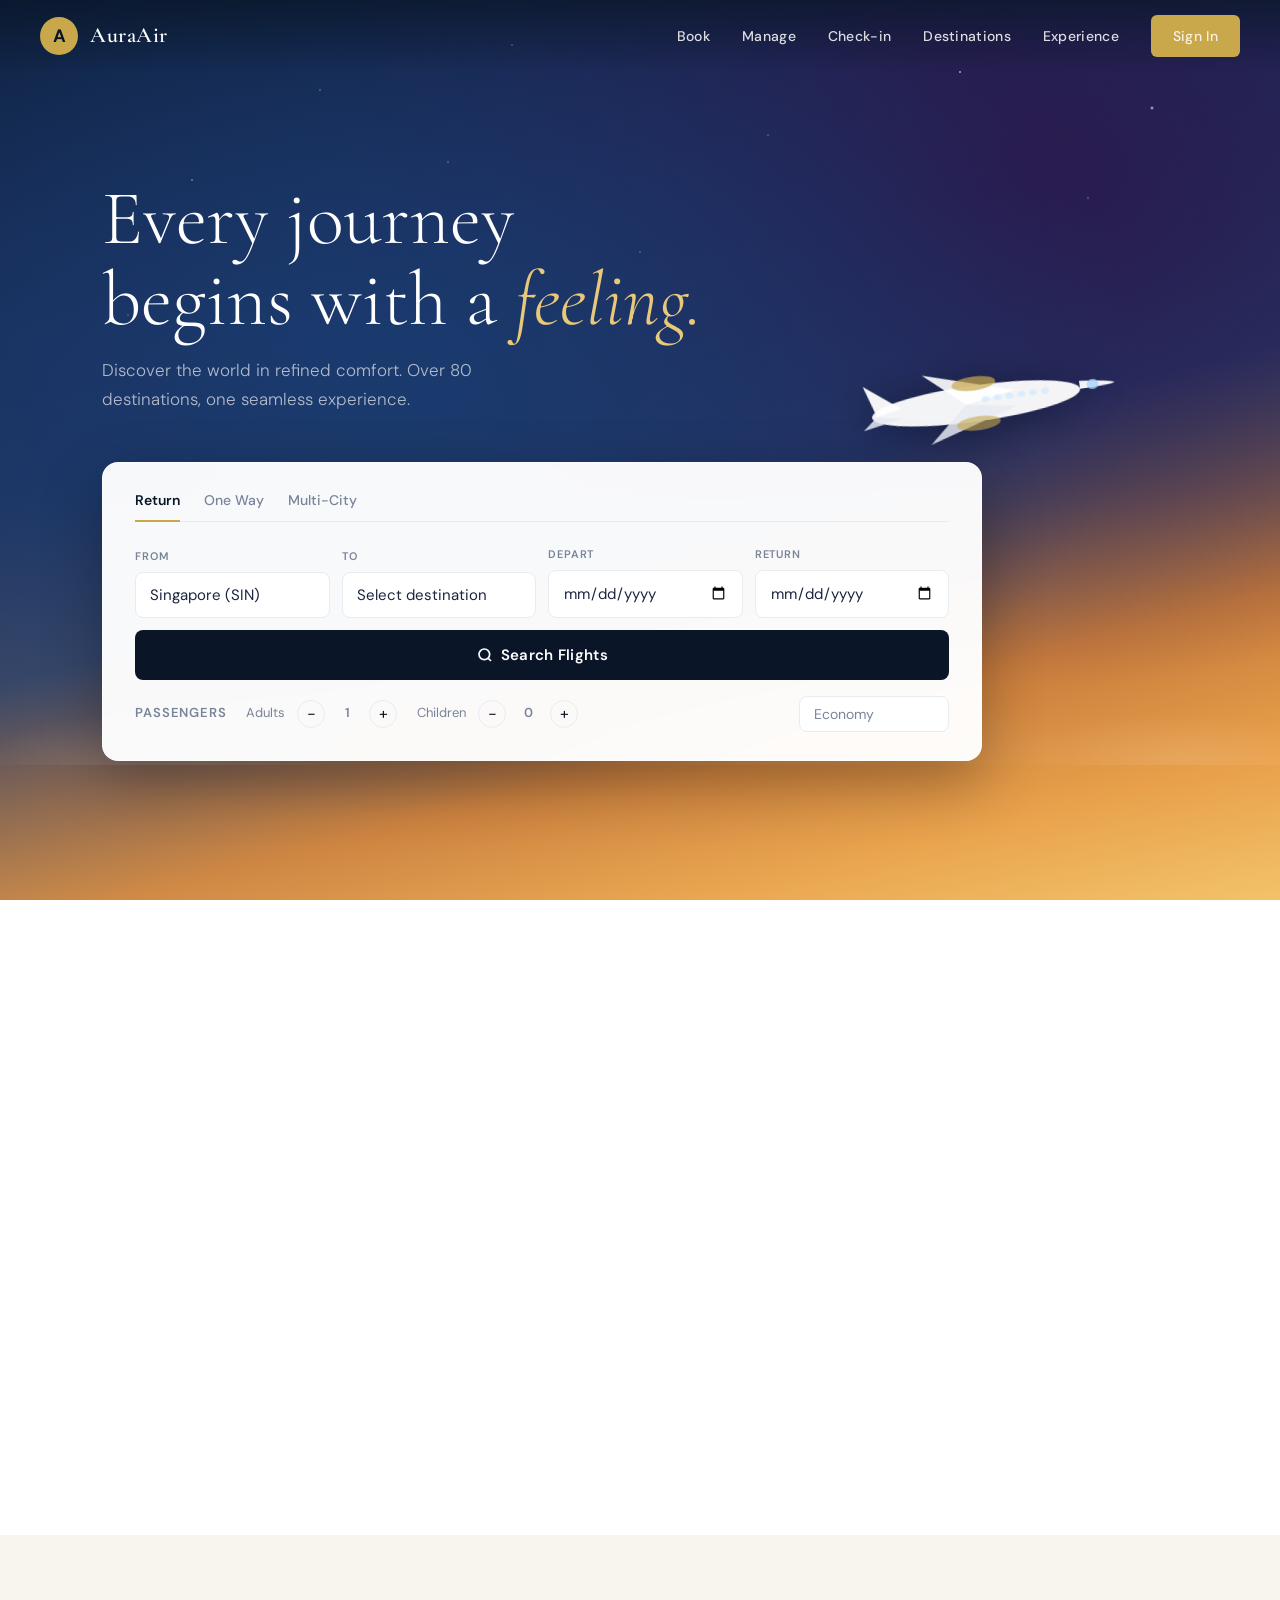
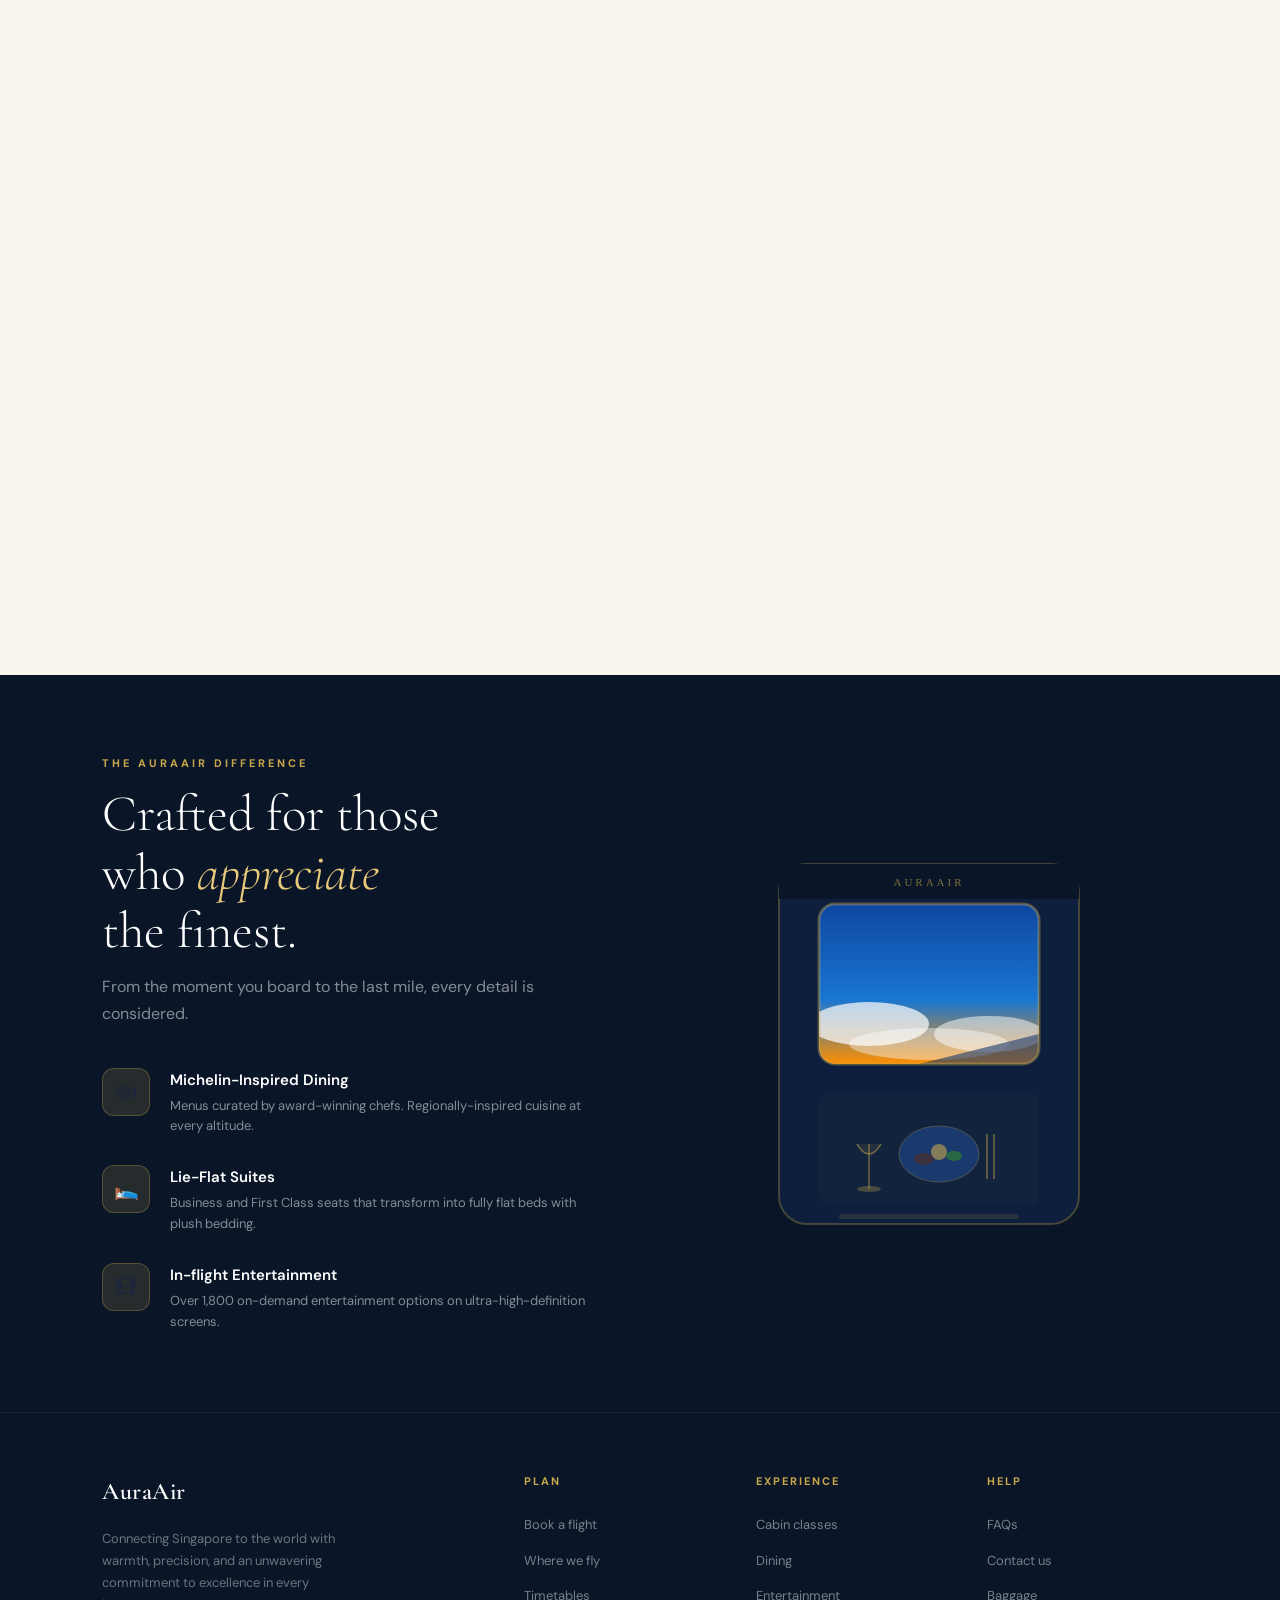
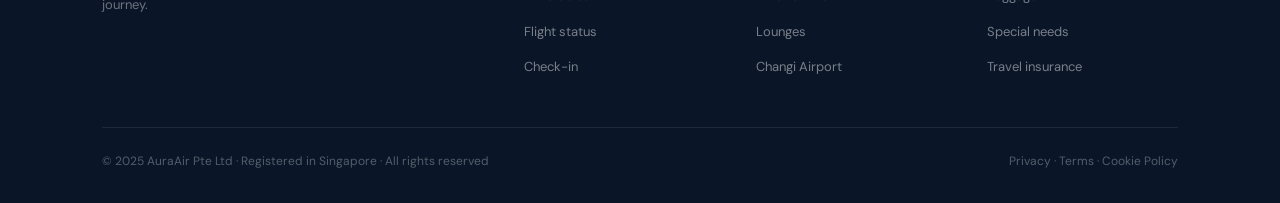
==== commit 72b9b610: "Uploaded new set of files" ====
--- a/index.html
+++ b/index.html
@@ -121,10 +121,10 @@
 </div>
 <div class="field-group"><label>Depart</label><input id="searchDepart" type="date"/></div>
 <div class="field-group" id="returnField"><label>Return</label><input id="searchReturn" type="date"/></div>
-<button class="search-btn" onclick="doSearch()">
+<a class="search-btn" href="flightsearch/" onclick="doSearch(); return false;">
 <svg fill="none" height="16" stroke="currentColor" stroke-width="2.5" viewbox="0 0 24 24" width="16"><circle cx="11" cy="11" r="8"></circle><path d="m21 21-4.35-4.35"></path></svg>
             Search Flights
-          </button>
+          </a>
 </div>
 <div class="pax-row">
 <div class="pax-group">
@@ -158,7 +158,7 @@
 </div>
 <div class="destinations-grid fade-up">
 <!-- Tokyo -->
-<div class="dest-card" onclick="quickSearch('Tokyo')">
+<div class="dest-card" onclick="try{quickSearch('Tokyo')}catch(e){location.href='flightsearch/'}">
 <div class="dest-card-img"><div class="dest-card-img-inner">
 <svg class="dest-bg" viewbox="0 0 400 300" xmlns="http://www.w3.org/2000/svg">
 <defs>
@@ -183,7 +183,7 @@
 <div class="dest-badge">Popular</div>
 </div>
 <!-- London -->
-<div class="dest-card" onclick="quickSearch('London')">
+<div class="dest-card" onclick="try{quickSearch('London')}catch(e){location.href='flightsearch/'}">
 <div class="dest-card-img"><div class="dest-card-img-inner">
 <svg class="dest-bg" viewbox="0 0 400 300" xmlns="http://www.w3.org/2000/svg">
 <defs><lineargradient id="sky-lon" x1="0" x2="0" y1="0" y2="1"><stop offset="0%" stop-color="#37474f"></stop><stop offset="50%" stop-color="#78909c"></stop><stop offset="100%" stop-color="#b0bec5"></stop></lineargradient></defs>
@@ -210,7 +210,7 @@
 <div class="dest-card-body"><div class="dest-country">United Kingdom</div><div class="dest-city">London</div><div class="dest-price">From SGD 1,188 return</div></div>
 </div>
 <!-- Sydney -->
-<div class="dest-card" onclick="quickSearch('Sydney')">
+<div class="dest-card" onclick="try{quickSearch('Sydney')}catch(e){location.href='flightsearch/'}">
 <div class="dest-card-img"><div class="dest-card-img-inner">
 <svg class="dest-bg" viewbox="0 0 400 300" xmlns="http://www.w3.org/2000/svg">
 <defs>
@@ -236,7 +236,7 @@
 <div class="dest-badge">Best Value</div>
 </div>
 <!-- Paris -->
-<div class="dest-card" onclick="quickSearch('Paris')">
+<div class="dest-card" onclick="try{quickSearch('Paris')}catch(e){location.href='flightsearch/'}">
 <div class="dest-card-img"><div class="dest-card-img-inner">
 <svg class="dest-bg" viewbox="0 0 400 300" xmlns="http://www.w3.org/2000/svg">
 <defs><lineargradient id="sky-par" x1="0" x2="0" y1="0" y2="1"><stop offset="0%" stop-color="#e3f2fd"></stop><stop offset="40%" stop-color="#f3e5f5"></stop><stop offset="70%" stop-color="#fce4ec"></stop><stop offset="100%" stop-color="#ff8a65"></stop></lineargradient></defs>
